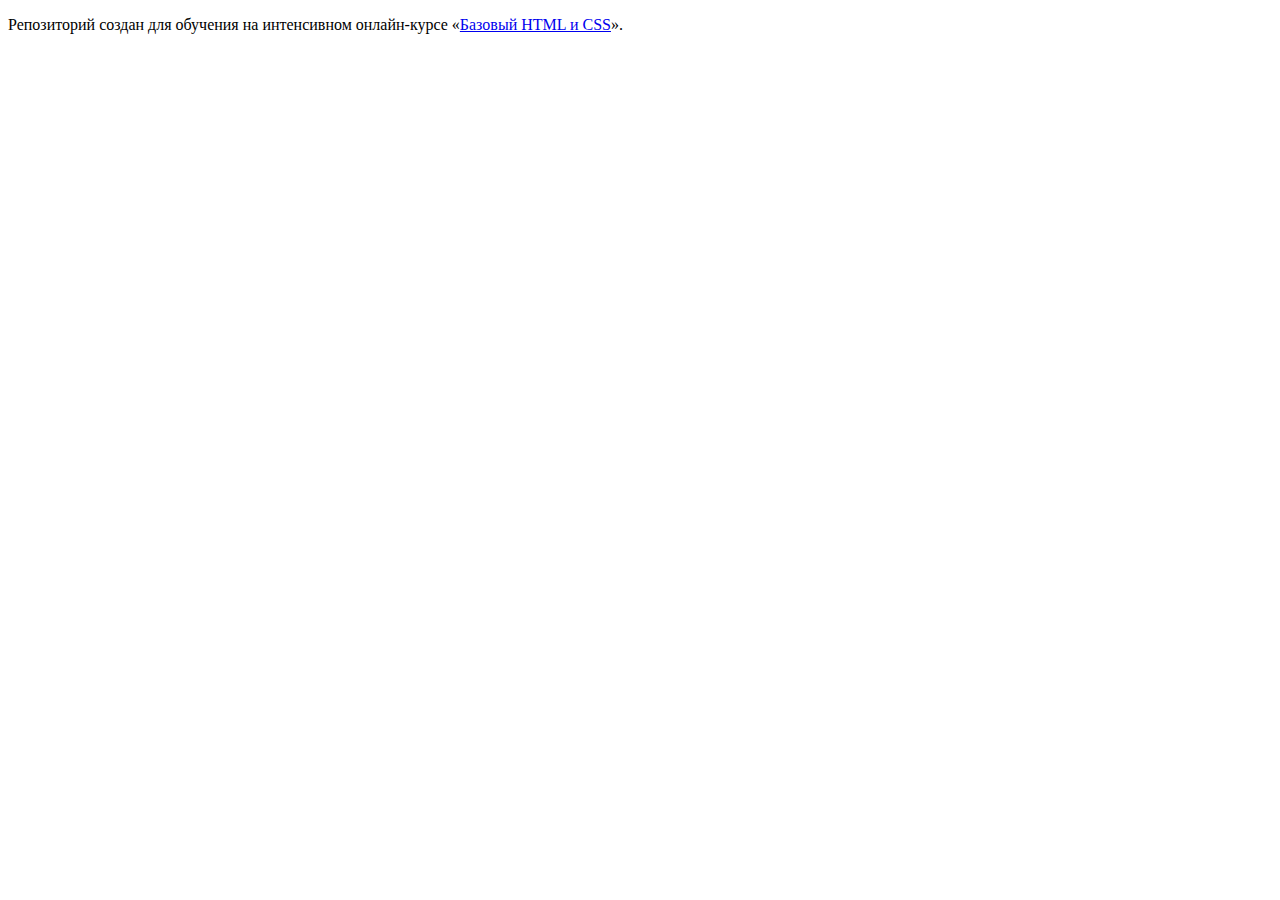
==== index.html @ ee267b47 ":hatching_chick:" ====
<!DOCTYPE html>
<html lang="ru">
  <head>
    <meta charset="utf-8">
    <title>HTML Academy: Нёрдс</title>
  </head>
  <body>

    <p>Репозиторий создан для обучения на интенсивном онлайн‑курсе «<a href="https://htmlacademy.ru/intensive/htmlcss">Базовый HTML и CSS</a>».</p>

  </body>
</html>
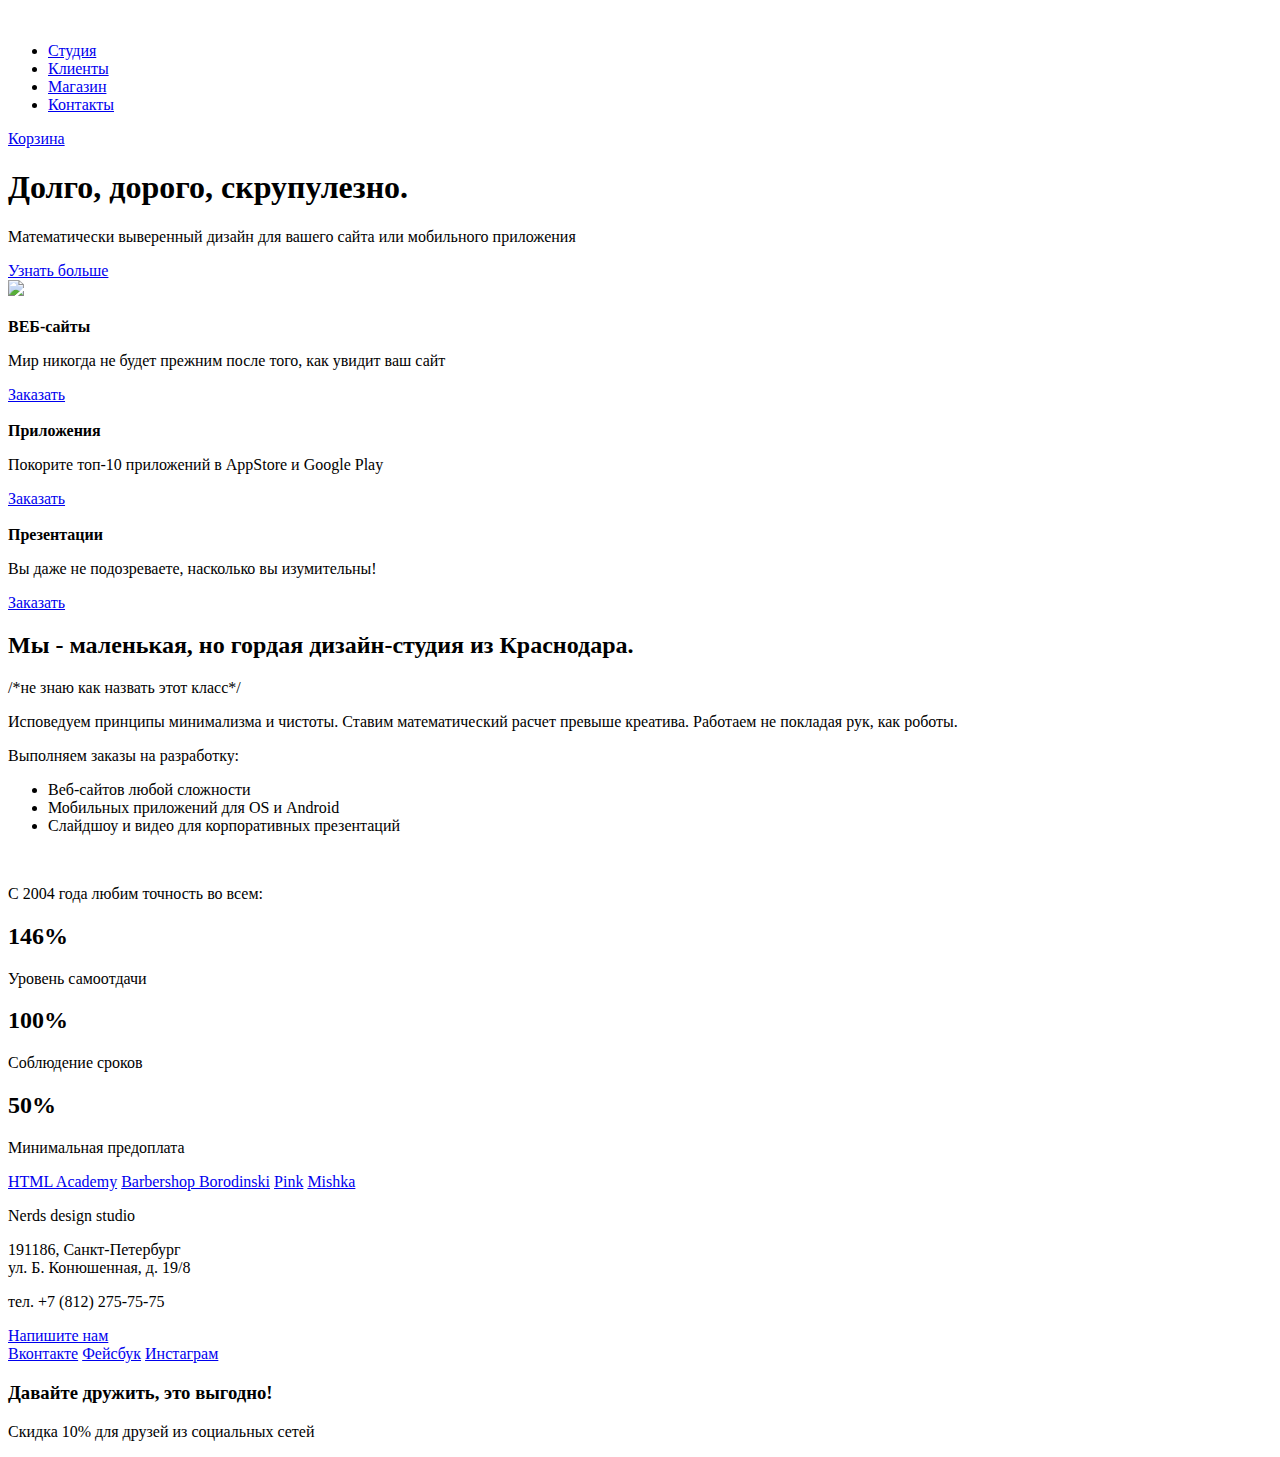
==== commit 4cc5b6a8: "correction_1" ====
--- a/index.html
+++ b/index.html
@@ -1,12 +1,147 @@
 <!DOCTYPE html>
 <html lang="ru">
-  <head>
-    <meta charset="utf-8">
-    <title>HTML Academy: Нёрдс</title>
-  </head>
-  <body>
-
-    <p>Репозиторий создан для обучения на интенсивном онлайн‑курсе «<a href="https://htmlacademy.ru/intensive/htmlcss">Базовый HTML и CSS</a>».</p>
-
-  </body>
-</html>
+	<head>
+		<meta charset="utf-8">
+		<title>Nerd'S</title>
+	</head>
+	<body>
+		<header class="main-header">
+			<div class="container">
+ 				<div class="main-logo">
+					<img crs="http://placehold.it/150x100">
+				</div>
+				<nav class="main-navigation">
+					<ul class="main-list">
+						<li class="main-studio">
+							<a class="studio" href="#">Студия</a>
+						</li>
+						<li class="main-clients">
+							<a class="clients" href="#">Клиенты</a>
+						</li>
+						<li class="main-shops">
+							<a class="shops" href="#">Магазин</a>
+						</li>
+						<li class="main-contacts">
+							<a class="contacts" href="#">Контакты</a>
+						</li>
+					</ul>
+				</nav>
+				<div class="main-basket">
+					<a class="basket" href="#">Корзина</a>
+				</div>
+			</div>
+		</header>
+		<main class="container">
+			<div class="news">
+				<div class="description-news">
+					<h1>Долго, дорого, скрупулезно.</h1>
+					<p>Математически выверенный дизайн для вашего сайта или мобильного приложения</p>
+					<a href="#">Узнать больше</a>
+				</div>
+			</div>
+			<div class="image-news">
+				<img src="http://placehold.it/150x100">
+			</div>
+			<section class="services">
+				<div class="services-item">
+					<div class="services-image">
+						<img scr="http://placehold.it/150x100">
+					</div>
+					<div class="services-description">
+						<b class="services-name">ВЕБ-сайты</b>
+						<p>Мир никогда не будет прежним после того, как увидит ваш сайт</p>
+						<a name="order" href="#">Заказать</a>
+					</div>
+				</div>
+				<div class="services-item">
+					<div class="services-image">
+						<img scr="http://placehold.it/150x100">
+					</div>
+					<div class="services-description">
+						<b class="services-name">Приложения</b>
+						<p>Покорите топ-10 приложений в AppStore и Google Play</p>
+						<a name="order" href="#">Заказать</a>
+					</div>
+				</div>
+				<div class="services-item">
+					<div class="services-image">
+						<img scr="http://placehold.it/150x100">
+					</div>
+					<div class="services-description">
+						<b class="services-name">Презентации</b>
+						<p>Вы даже не подозреваете, насколько вы изумительны!</p>
+						<a name="order" href="#">Заказать</a>
+					</div>
+				</div>	
+			</section>
+			<div class="about-us">
+				<div class="who-are-we">
+					<h2>Мы - маленькая, но гордая дизайн-студия из Краснодара.</h2>
+					<div class=""> /*не знаю как назвать этот класс*/
+						<div class="principles">
+							<p>Исповедуем принципы минимализма и чистоты. Ставим математический расчет превыше креатива. Работаем не покладая рук, как роботы.</p>
+						</div>
+						<div class="">
+							<p>Выполняем заказы на разработку:</p>
+							<ul>
+								<li class="web-site">Beб-сайтов любой сложности
+								</li>
+								<li class="mobile-app">Мобильных приложений для OS и Android
+								</li>
+								<li class="slides">Слайдшоу и видео для корпоративных презентаций
+								</li>
+							</ul>
+						</div>
+					</div>
+				</div>
+				<div class="interest">
+					<div class="logo">
+						<img src="">
+					</div>
+					<div class="accuracy">
+						<p>С 2004 года любим точность во всем:</p>
+						<div class="percent146">
+							<h2>146%</h2>
+							<p>Уровень самоотдачи</p>
+						</div>
+						<div class="percent100">
+							<h2>100%</h2>
+							<p>Соблюдение сроков</p>
+						</div>
+						<div class="percent50">
+							<h2>50%</h2>
+							<p>Минимальная предоплата</p>
+						</div>
+					</div>
+				</div>
+			</div>
+			<div class="partners">
+				<a class="btn" href="https://htmlacademy.ru">HTML Academy</a>
+				<a class="btn" href="#">Barbershop Borodinski</a>
+				<a class="btn" href="#">Pink</a>
+				<a class="btn" href="#">Mishka</a>
+			</div>
+		</main>
+		<footer class="main-footer">
+			<div class="footer-map">
+				<div class="map-contact">
+					<p class="name">Nerds design studio</p>
+					<p class="address">
+					191186, Санкт-Петербург<br>
+					ул. Б. Конюшенная, д. 19/8</p>
+					<p clas="nomber">тел. +7 (812) 275-75-75</p>
+					<a class="write" href="#">Напишите нам</a>
+				</div>
+			</div>
+			<section class="footer-social">
+          		<a class="social-btn social-btn-vk" href="#">Вконтакте</a>
+          		<a class="social-btn social-btn-fb" href="#">Фейсбук</a>
+          		<a class="social-btn social-btn-inst" href="#">Инстаграм</a>
+        	</section>
+        	<section class="footer-benefit">
+        		<h3>Давайте дружить, это выгодно!</h3>
+        		<p>Скидка 10% для друзей из социальных сетей</p>
+        	</section>
+		</footer>
+	</body>
+</html>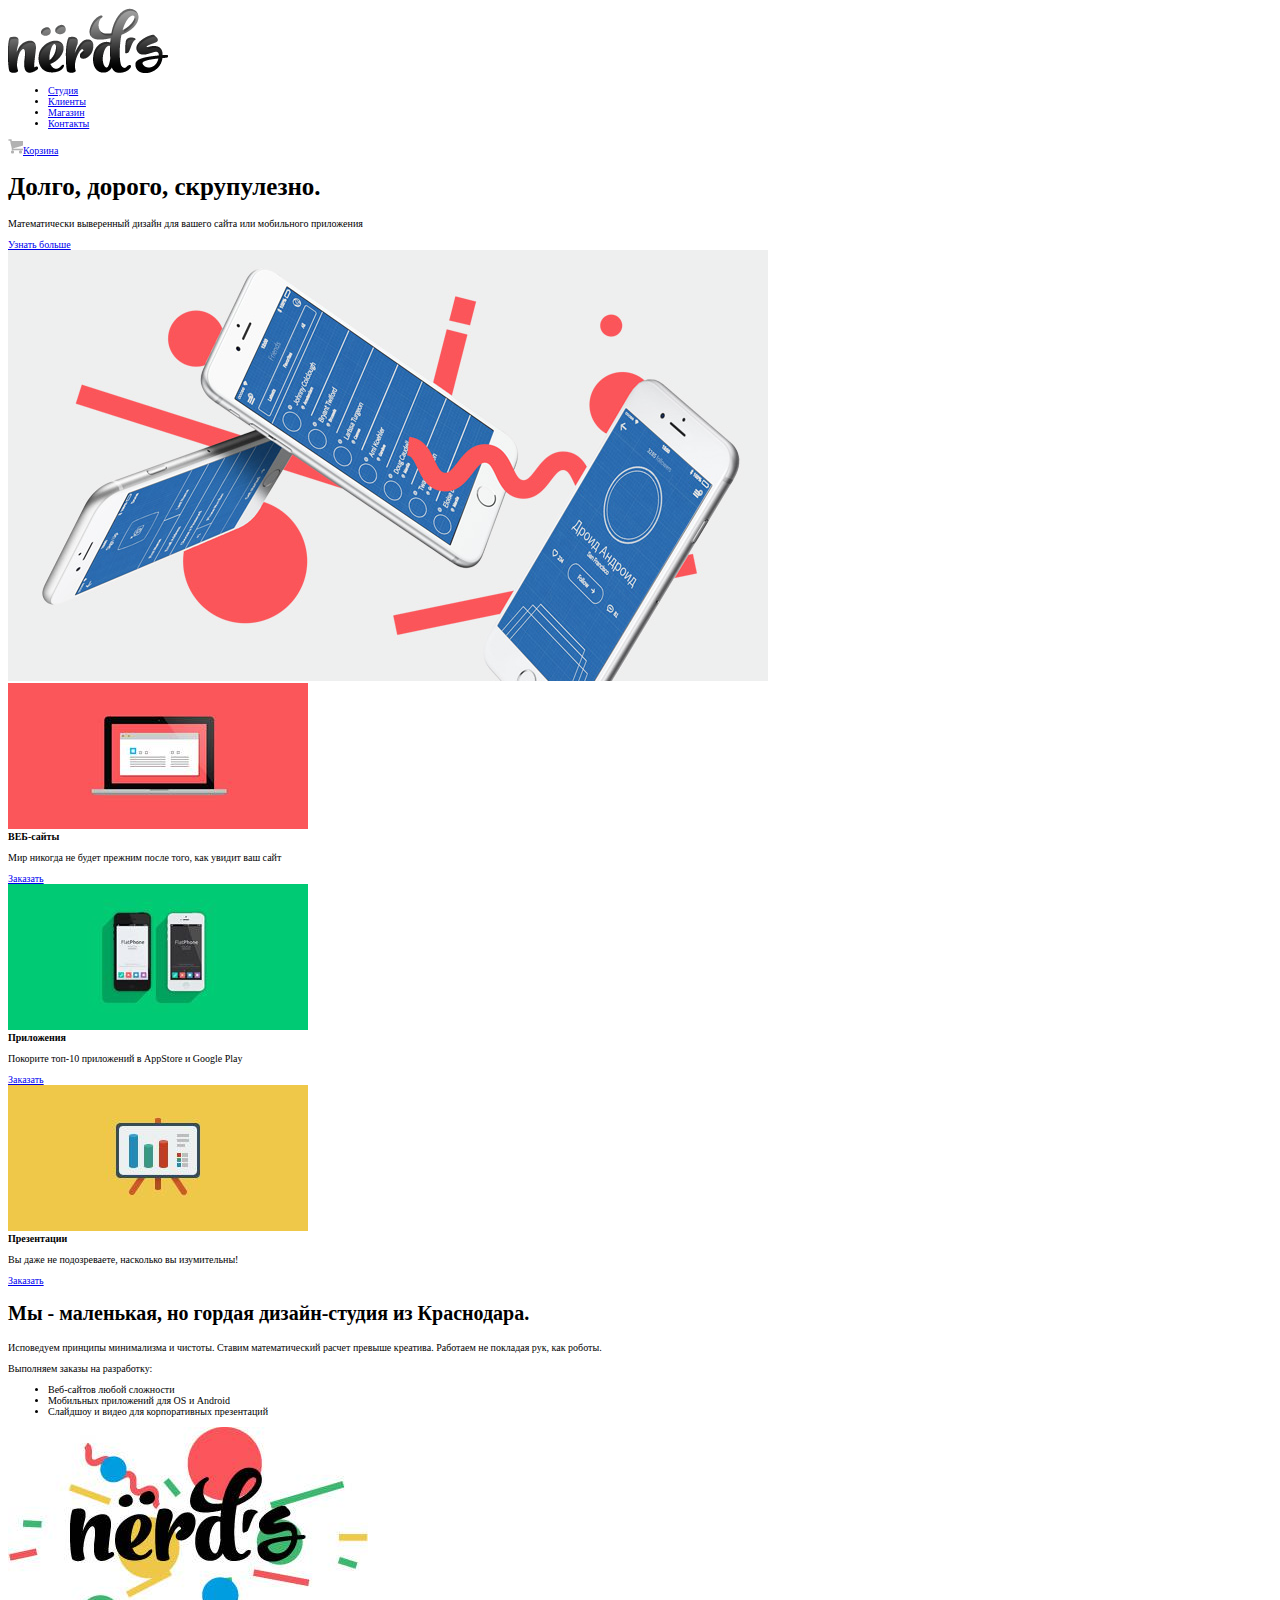
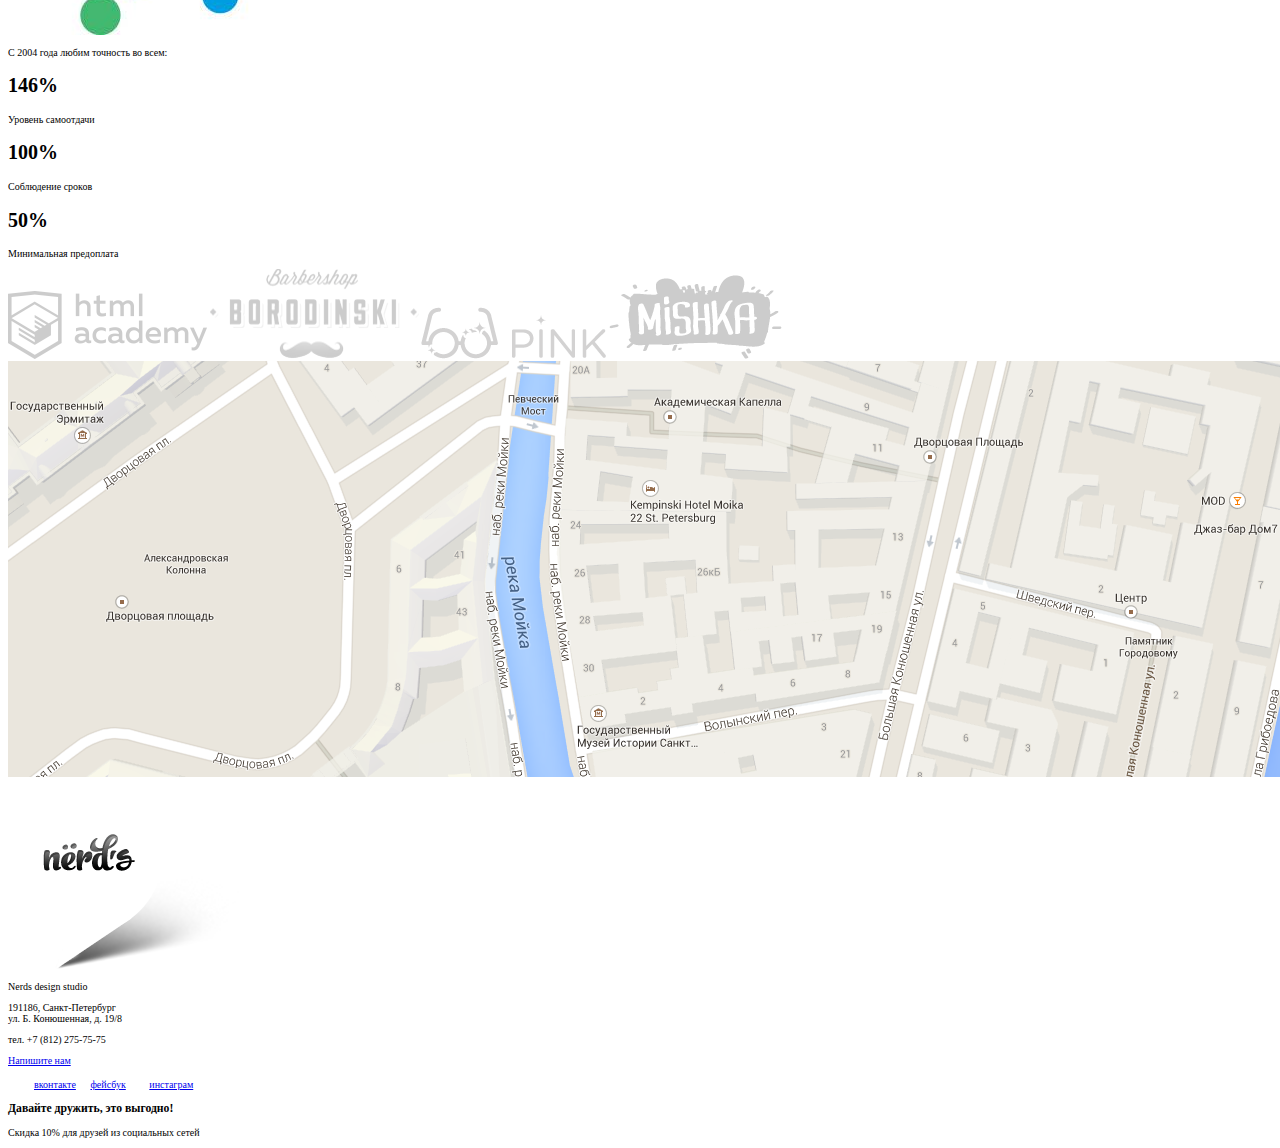
==== commit 798567c7: "img and css" ====
--- a/index.html
+++ b/index.html
@@ -3,12 +3,13 @@
 	<head>
 		<meta charset="utf-8">
 		<title>Nerd'S</title>
+		<link href="css/style.css" rel="stylesheet">
 	</head>
 	<body>
 		<header class="main-header">
 			<div class="container">
  				<div class="main-logo">
-					<img crs="http://placehold.it/150x100">
+					<img src="img/nerds-logo.png" width="160" height="65">
 				</div>
 				<nav class="main-navigation">
 					<ul class="main-list">
@@ -27,7 +28,7 @@
 					</ul>
 				</nav>
 				<div class="main-basket">
-					<a class="basket" href="#">Корзина</a>
+					<a class="basket" href="#"><img src="img/cart-icon.png" width="15" height="15">Корзина</a>
 				</div>
 			</div>
 		</header>
@@ -40,12 +41,12 @@
 				</div>
 			</div>
 			<div class="image-news">
-				<img src="http://placehold.it/150x100">
+				<img src="img/slider-1.png" width="760" height="431">
 			</div>
 			<section class="services">
 				<div class="services-item">
 					<div class="services-image">
-						<img scr="http://placehold.it/150x100">
+						<img src="img/illustration-1.jpg" width="300" height="146">
 					</div>
 					<div class="services-description">
 						<b class="services-name">ВЕБ-сайты</b>
@@ -55,7 +56,7 @@
 				</div>
 				<div class="services-item">
 					<div class="services-image">
-						<img scr="http://placehold.it/150x100">
+						<img src="img/illustration-2.jpg" width="300" height="146">
 					</div>
 					<div class="services-description">
 						<b class="services-name">Приложения</b>
@@ -65,7 +66,7 @@
 				</div>
 				<div class="services-item">
 					<div class="services-image">
-						<img scr="http://placehold.it/150x100">
+						<img src="img/illustration-3.jpg" width="300" height="146">
 					</div>
 					<div class="services-description">
 						<b class="services-name">Презентации</b>
@@ -77,11 +78,11 @@
 			<div class="about-us">
 				<div class="who-are-we">
 					<h2>Мы - маленькая, но гордая дизайн-студия из Краснодара.</h2>
-					<div class=""> /*не знаю как назвать этот класс*/
-						<div class="principles">
+					<div class="principles"> 
+						<div class="principles-item">
 							<p>Исповедуем принципы минимализма и чистоты. Ставим математический расчет превыше креатива. Работаем не покладая рук, как роботы.</p>
 						</div>
-						<div class="">
+						<div class="design">
 							<p>Выполняем заказы на разработку:</p>
 							<ul>
 								<li class="web-site">Beб-сайтов любой сложности
@@ -96,7 +97,7 @@
 				</div>
 				<div class="interest">
 					<div class="logo">
-						<img src="">
+						<img src="img/nerds-illustration.jpg" width="360" height="208">
 					</div>
 					<div class="accuracy">
 						<p>С 2004 года любим точность во всем:</p>
@@ -116,27 +117,33 @@
 				</div>
 			</div>
 			<div class="partners">
-				<a class="btn" href="https://htmlacademy.ru">HTML Academy</a>
-				<a class="btn" href="#">Barbershop Borodinski</a>
-				<a class="btn" href="#">Pink</a>
-				<a class="btn" href="#">Mishka</a>
+				<a class="btn" href="https://htmlacademy.ru"><img src="img/logo-1.png" width="199" height="68"></a>
+				<a class="btn" href="#"><img src="img/logo-2.png" width="209" height="90"></a>
+				<a class="btn" href="#"><img src="img/logo-3.png" width="185" height="52"></a>
+				<a class="btn" href="#"><img src="img/logo-4.png" width="173" height="84"></a>
 			</div>
 		</main>
 		<footer class="main-footer">
 			<div class="footer-map">
+				<div="map">
+					<img src="img/map.png" width="1440" height="416">
+				</div>
+				<div class="checkbox">
+					<img src="img/map-marker.png" width="231" height="190">
+				</div>
 				<div class="map-contact">
 					<p class="name">Nerds design studio</p>
 					<p class="address">
 					191186, Санкт-Петербург<br>
 					ул. Б. Конюшенная, д. 19/8</p>
-					<p clas="nomber">тел. +7 (812) 275-75-75</p>
+					<p clas="number">тел. +7 (812) 275-75-75</p>
 					<a class="write" href="#">Напишите нам</a>
 				</div>
 			</div>
 			<section class="footer-social">
-          		<a class="social-btn social-btn-vk" href="#">Вконтакте</a>
-          		<a class="social-btn social-btn-fb" href="#">Фейсбук</a>
-          		<a class="social-btn social-btn-inst" href="#">Инстаграм</a>
+          		<a class="social-btn social-btn-vk" href="#"><img src="img/vk-icon.png" width="26" height="15">вконтакте</a>
+          		<a class="social-btn social-btn-fb" href="#"><img src="img/fb-icon.png" width="12" height="22">фейсбук</a>
+          		<a class="social-btn social-btn-inst" href="#"><img src="img/insta-icon.png" width="21" height="21">инстаграм</a>
         	</section>
         	<section class="footer-benefit">
         		<h3>Давайте дружить, это выгодно!</h3>
--- a/css/style.css
+++ b/css/style.css
@@ -0,0 +1,17 @@
+body {
+	font-size: 10px;
+	line-height: normal;
+	color: black;
+	font-weight: normal;
+	font-family: "Roboto";
+}
+
+h1 {
+	font-size: 25px;
+	font-weight: bold;
+}
+
+h2 {
+	font-size: 20px;
+	font-weight: bold;
+}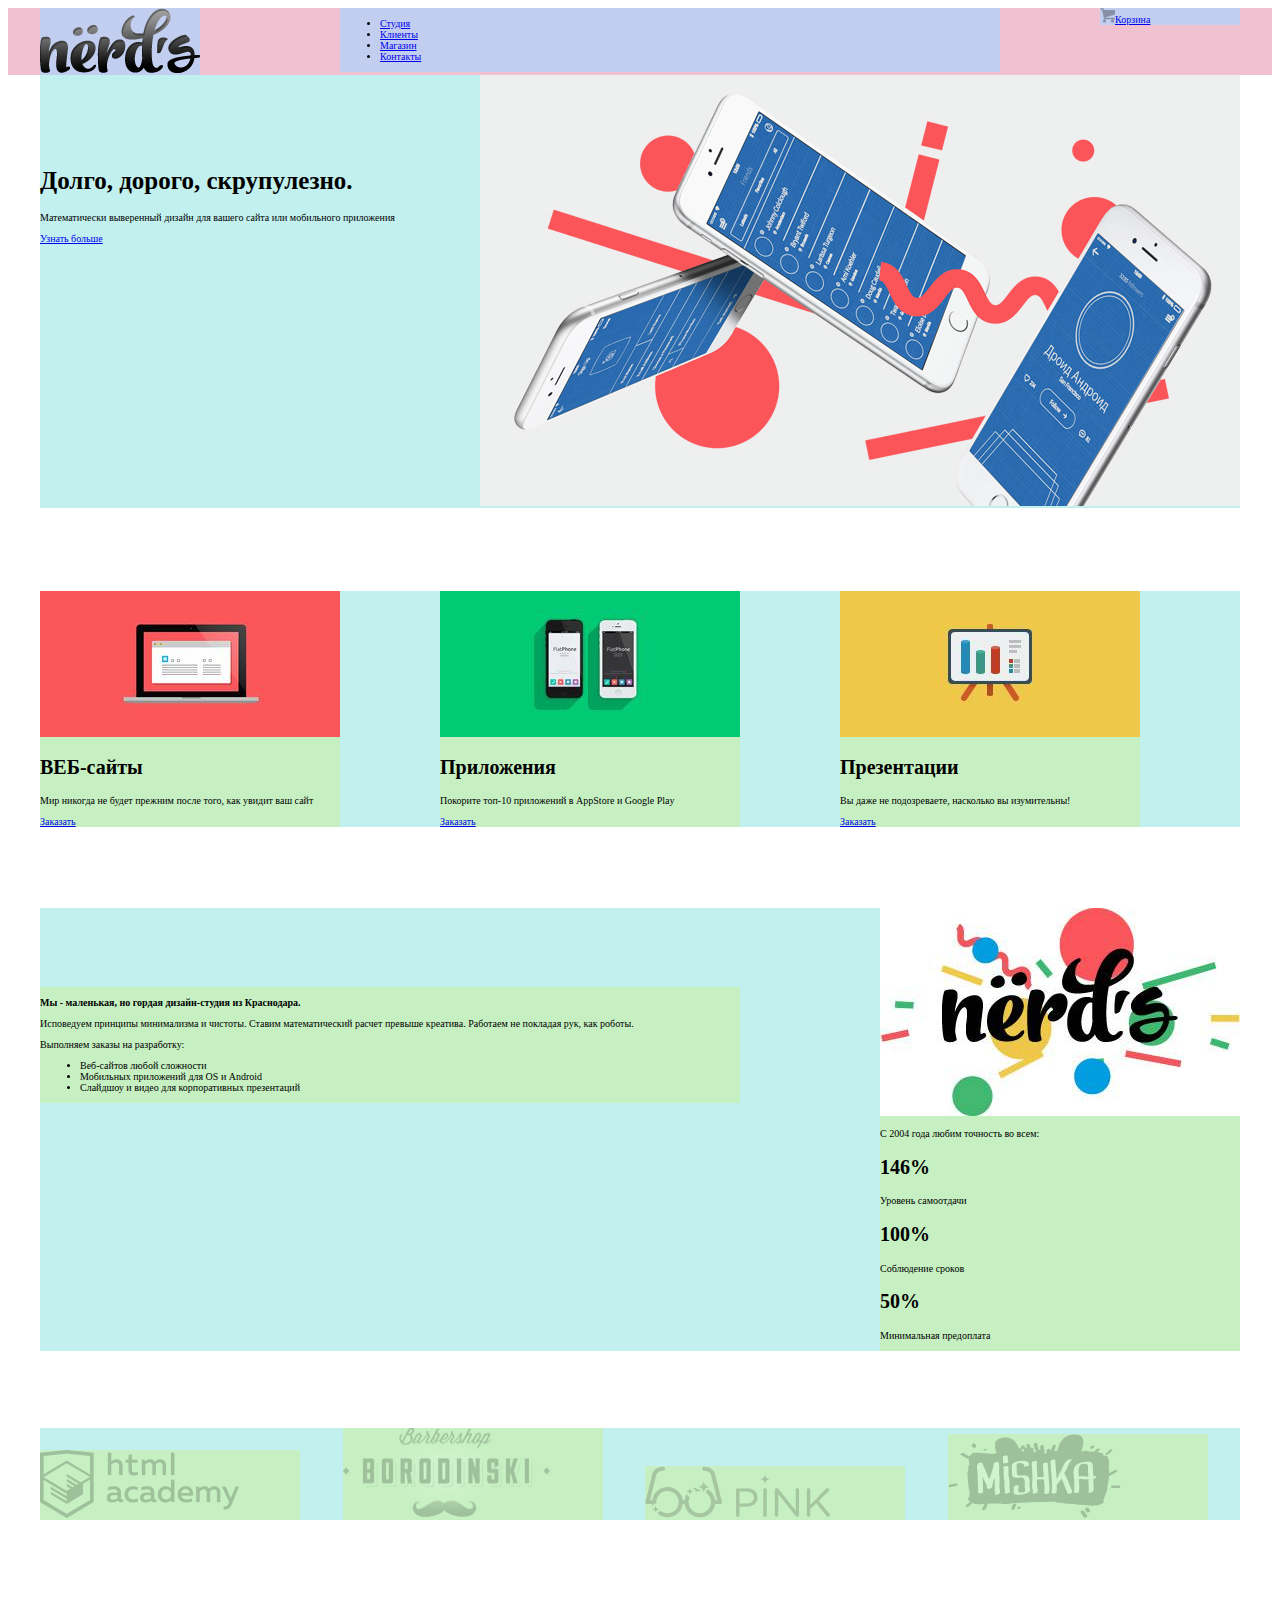
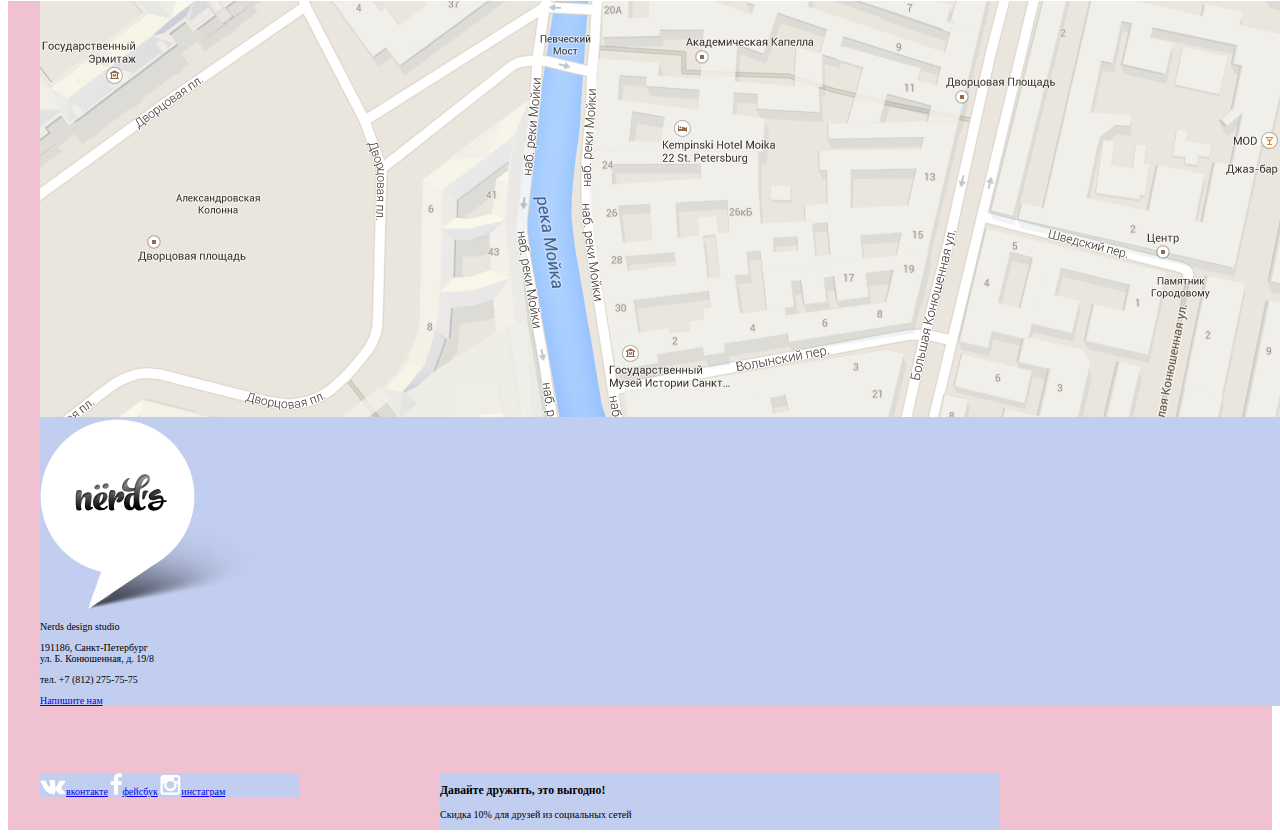
==== commit 3a3632db: "lesson_4" ====
--- a/index.html
+++ b/index.html
@@ -6,7 +6,7 @@
 		<link href="css/style.css" rel="stylesheet">
 	</head>
 	<body>
-		<header class="main-header">
+		<header class="main-header clearfix">
 			<div class="container">
  				<div class="main-logo">
 					<img src="img/nerds-logo.png" width="160" height="65">
@@ -32,24 +32,24 @@
 				</div>
 			</div>
 		</header>
-		<main class="container">
-			<div class="news">
+		<main class="container clearfix">
+			<div class="news clearfix">
 				<div class="description-news">
 					<h1>Долго, дорого, скрупулезно.</h1>
 					<p>Математически выверенный дизайн для вашего сайта или мобильного приложения</p>
 					<a href="#">Узнать больше</a>
 				</div>
+				<div class="image-news">
+					<img src="img/slider-1.png" width="760" height="431">
+				</div>
 			</div>
-			<div class="image-news">
-				<img src="img/slider-1.png" width="760" height="431">
-			</div>
-			<section class="services">
+			<section class="services clearfix">
 				<div class="services-item">
 					<div class="services-image">
 						<img src="img/illustration-1.jpg" width="300" height="146">
 					</div>
 					<div class="services-description">
-						<b class="services-name">ВЕБ-сайты</b>
+						<h2 class="services-name">ВЕБ-сайты</h2>
 						<p>Мир никогда не будет прежним после того, как увидит ваш сайт</p>
 						<a name="order" href="#">Заказать</a>
 					</div>
@@ -59,7 +59,7 @@
 						<img src="img/illustration-2.jpg" width="300" height="146">
 					</div>
 					<div class="services-description">
-						<b class="services-name">Приложения</b>
+						<h2 class="services-name">Приложения</h2>
 						<p>Покорите топ-10 приложений в AppStore и Google Play</p>
 						<a name="order" href="#">Заказать</a>
 					</div>
@@ -69,15 +69,15 @@
 						<img src="img/illustration-3.jpg" width="300" height="146">
 					</div>
 					<div class="services-description">
-						<b class="services-name">Презентации</b>
+						<h2 class="services-name">Презентации</h2>
 						<p>Вы даже не подозреваете, насколько вы изумительны!</p>
 						<a name="order" href="#">Заказать</a>
 					</div>
 				</div>	
 			</section>
-			<div class="about-us">
+			<div class="about-us clearfix">
 				<div class="who-are-we">
-					<h2>Мы - маленькая, но гордая дизайн-студия из Краснодара.</h2>
+					<p><b>Мы - маленькая, но гордая дизайн-студия из Краснодара.</b></p>
 					<div class="principles"> 
 						<div class="principles-item">
 							<p>Исповедуем принципы минимализма и чистоты. Ставим математический расчет превыше креатива. Работаем не покладая рук, как роботы.</p>
@@ -101,15 +101,15 @@
 					</div>
 					<div class="accuracy">
 						<p>С 2004 года любим точность во всем:</p>
-						<div class="percent146">
+						<div class="percent">
 							<h2>146%</h2>
 							<p>Уровень самоотдачи</p>
 						</div>
-						<div class="percent100">
+						<div class="percent">
 							<h2>100%</h2>
 							<p>Соблюдение сроков</p>
 						</div>
-						<div class="percent50">
+						<div class="percent">
 							<h2>50%</h2>
 							<p>Минимальная предоплата</p>
 						</div>
@@ -124,31 +124,33 @@
 			</div>
 		</main>
 		<footer class="main-footer">
-			<div class="footer-map">
-				<div="map">
-					<img src="img/map.png" width="1440" height="416">
+			<div class="container clearfix">
+				<div class="footer-map">
+					<div class="map">
+						<img src="img/map.png" width="1440" height="416">
+					</div>
+					<div class="checkbox">
+						<img src="img/map-marker.png" width="231" height="190">
+					</div>
+					<div class="map-contact">
+						<p class="name">Nerds design studio</p>
+						<p class="address">
+						191186, Санкт-Петербург<br>
+						ул. Б. Конюшенная, д. 19/8</p>
+						<p clas="number">тел. +7 (812) 275-75-75</p>
+						<a class="write" href="#">Напишите нам</a>
+					</div>
 				</div>
-				<div class="checkbox">
-					<img src="img/map-marker.png" width="231" height="190">
-				</div>
-				<div class="map-contact">
-					<p class="name">Nerds design studio</p>
-					<p class="address">
-					191186, Санкт-Петербург<br>
-					ул. Б. Конюшенная, д. 19/8</p>
-					<p clas="number">тел. +7 (812) 275-75-75</p>
-					<a class="write" href="#">Напишите нам</a>
-				</div>
-			</div>
-			<section class="footer-social">
-          		<a class="social-btn social-btn-vk" href="#"><img src="img/vk-icon.png" width="26" height="15">вконтакте</a>
-          		<a class="social-btn social-btn-fb" href="#"><img src="img/fb-icon.png" width="12" height="22">фейсбук</a>
-          		<a class="social-btn social-btn-inst" href="#"><img src="img/insta-icon.png" width="21" height="21">инстаграм</a>
-        	</section>
-        	<section class="footer-benefit">
-        		<h3>Давайте дружить, это выгодно!</h3>
-        		<p>Скидка 10% для друзей из социальных сетей</p>
-        	</section>
+				<section class="footer-social">
+          			<a class="social-btn social-btn-vk" href="#"><img src="img/vk-icon.png" width="26" height="15">вконтакте</a>
+          			<a class="social-btn social-btn-fb" href="#"><img src="img/fb-icon.png" width="12" height="22">фейсбук</a>
+          			<a class="social-btn social-btn-inst" href="#"><img src="img/insta-icon.png" width="21" height="21">инстаграм</a>
+        		</section>
+        		<section class="footer-benefit">
+        			<h3>Давайте дружить, это выгодно!</h3>
+        			<p>Скидка 10% для друзей из социальных сетей</p>
+        		</section>
+        	</div>
 		</footer>
 	</body>
 </html>--- a/css/style.css
+++ b/css/style.css
@@ -14,4 +14,189 @@
 h2 {
 	font-size: 20px;
 	font-weight: bold;
-}+}
+
+/*общие свойства*/
+
+.clearfix::after {
+  	content: "";
+  	display: table;
+  	clear: both;
+}
+
+.container {
+  	width: 1200px;
+  	margin: 0 auto;
+  	padding: 0 20px;
+}
+
+.main-header {
+	background-color: #f0c2d1;
+}
+
+.main-logo {
+	float: left;
+ 	width: 160px;
+	margin-right: 140px;
+	background-color: #c2cef0;
+}
+
+.main-navigation {
+  	float: left;
+  	width: 660px;
+  	background-color: #c2cef0;
+}
+
+.main-basket {
+  	float: right;
+  	width: 140px;
+  	background-color: #c2cef0;
+}
+
+/*index.html*/
+
+.news {
+	margin-bottom: 83px;
+  	background-color: #c2f0ee;
+}
+
+.description-news {
+	float: left;
+ 	width: 400px;
+ 	margin-top: 75px;
+}
+
+.image-news {
+	float: right;
+	width: 760px;
+	min-height: 431px;
+}
+
+.services {
+  	margin-bottom: 81px;
+	background-color: #c2f0ee;
+}
+
+.services-item {
+ 	float: left;
+	width: 300px;
+	min-height: 147px;
+	margin-right: 100px;
+	background-color: #c6f0c2;
+}
+
+.services-item:last-child {
+  	margin-right: 0;
+}
+
+.about-us {
+	margin-bottom: 77px;
+	background-color: #c2f0ee;
+}
+
+.who-are-we {
+	float: left;
+	width: 700px;
+	margin-top: 79px;
+	background-color: #c6f0c2;
+}
+
+.interest {
+	float: right;
+	width: 360px;
+	min-height: 208px;
+	background-color: #c6f0c2;
+}
+
+.partners {
+	margin-bottom: 81px;
+	background-color: #c2f0ee;
+}
+
+.btn {
+	display: inline-block;
+	width: 260px;
+	margin-right: 40px;
+	background-color: #c6f0c2;
+}
+
+.btn:last-child {
+	margin-right: 0px;
+}
+
+/*inner.html*/
+
+.templates {
+	display: block;
+	margin-top: 75px;
+	margin-bottom: 115px;
+	background-color: #c2cef0;
+}
+
+.search {
+	float: left;
+	margin-top: 60px;
+	width: 260px;
+	background-color: #f0c2d1;
+}
+
+.sorting {
+	float: right;
+	width: 760px;
+	margin-top: 60px;
+	background-color: #f0c2d1;
+}
+
+.layout {
+	float: right;
+	width: 760px;
+	background-color: #c2cef0;
+}
+
+.layout-item {
+	float: left;
+	width: 360px;
+	min-height: 616px;
+	margin-right: 40px;
+	margin-bottom: 40px;
+}
+
+.layout-item:nth-child(2),
+.layout-item:nth-child(4),
+.layout-item:nth-child(6) {
+	margin-right: 0;
+}
+
+.pages {
+	float: left;
+	width: 760px;
+	margin-top: 20px;
+	margin-bottom: 60px;
+	background-color: #c6f0c2;
+}
+
+/*общие свойства*/
+
+.main-footer {
+  	background-color: #f0c2d1;
+}
+
+.footer-map {
+	width: 1440px;
+	margin-bottom: 67px;
+	background-color: #c2cef0;
+}
+
+.footer-social {
+  	float: left;
+ 	width: 260px;
+	margin-right: 140px;
+	background-color: #c2cef0;
+}
+
+.footer-benefit {
+	float: left;
+	width: 560px;
+	background-color: #c2cef0;
+}
+
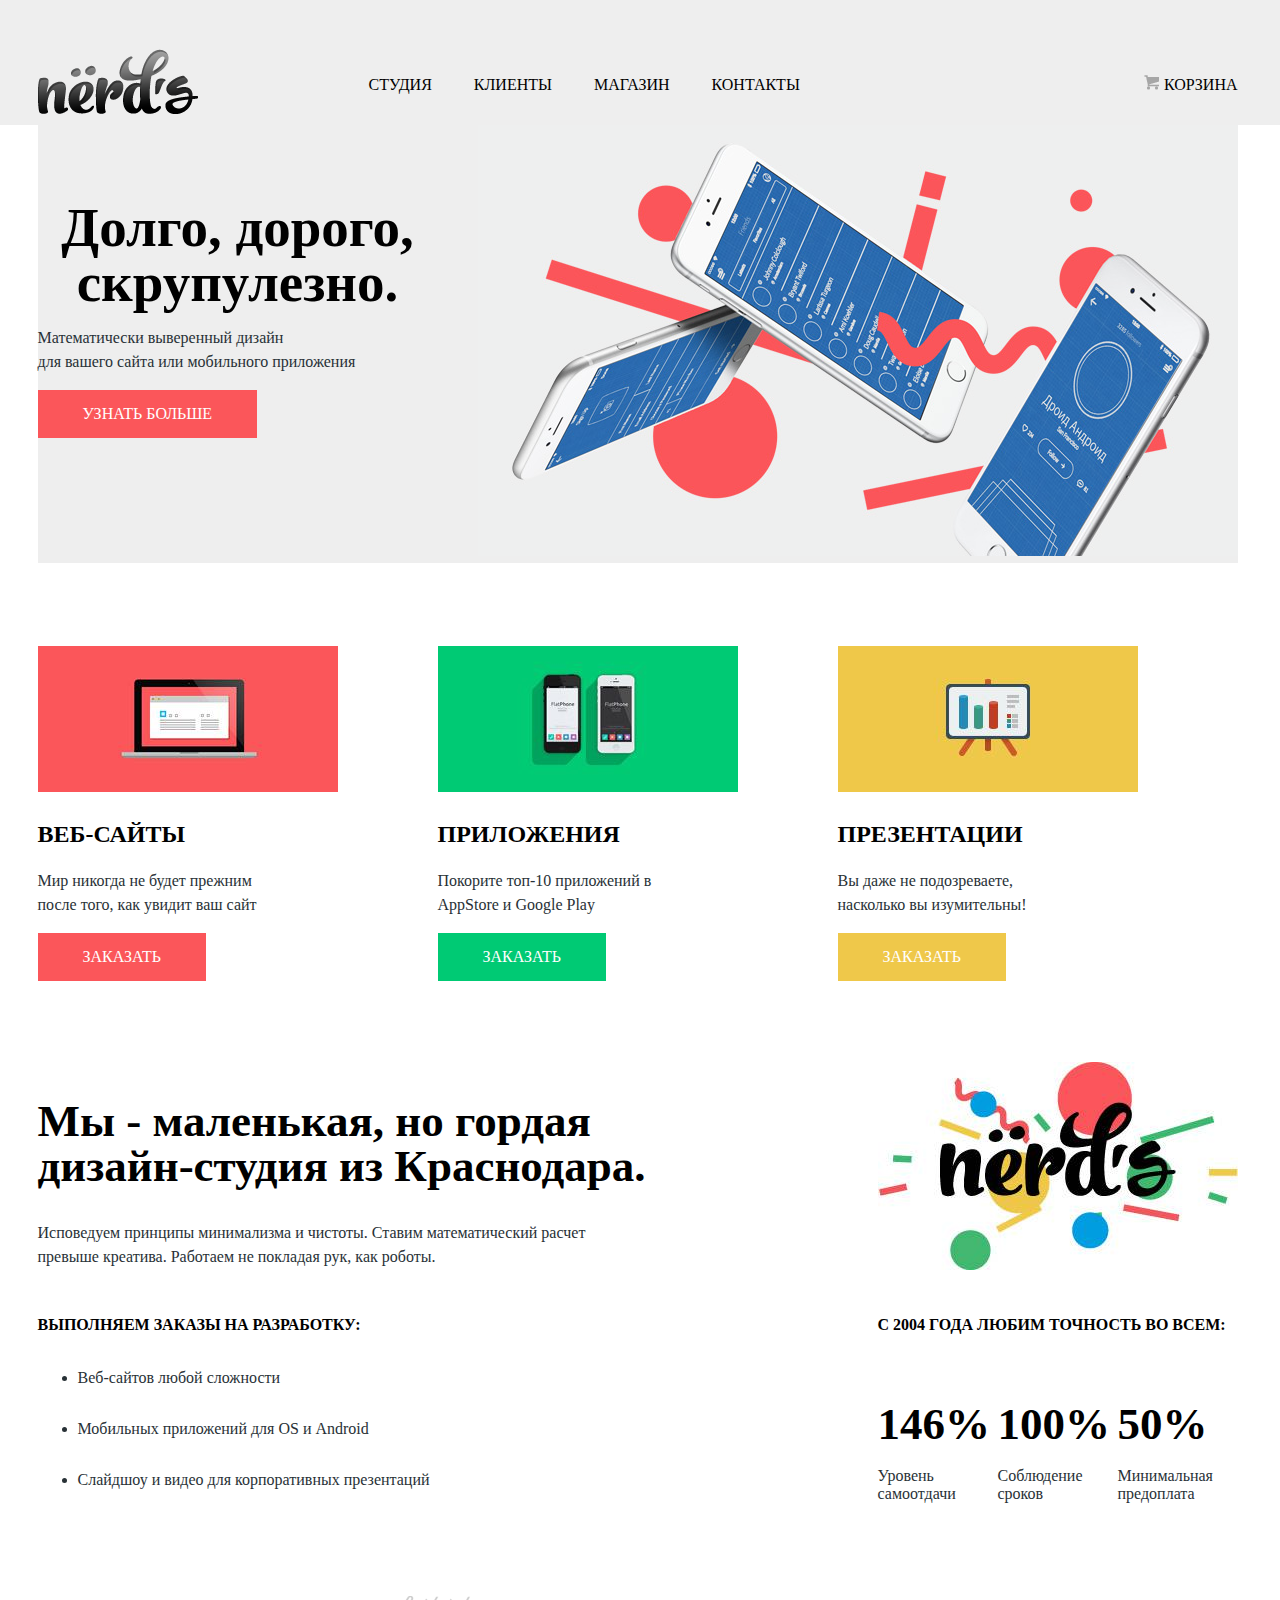
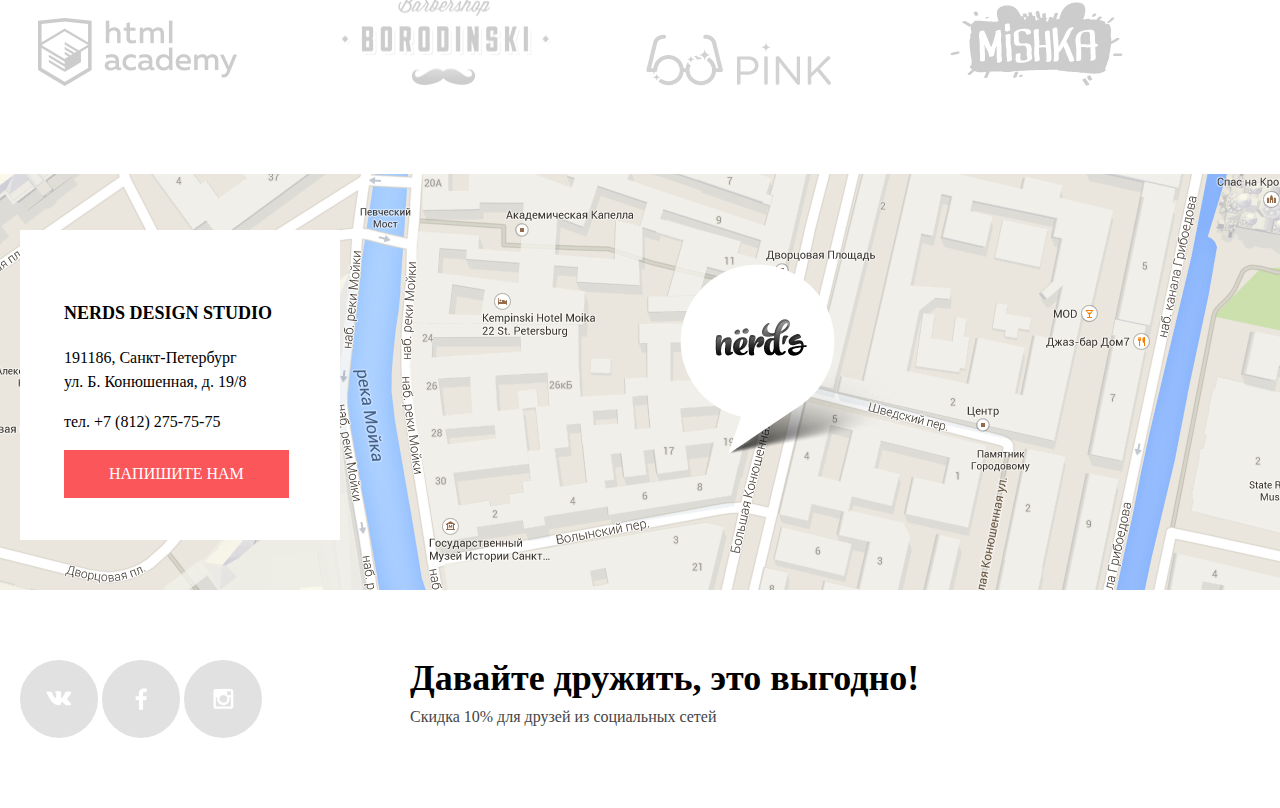
==== commit e94efc0e: "pages 1" ====
--- a/index.html
+++ b/index.html
@@ -3,6 +3,8 @@
 	<head>
 		<meta charset="utf-8">
 		<title>Nerd'S</title>
+		<link href="https://fonts.googleapis.com/css?family=Roboto:400,700&amp;subset=cyrillic" rel="stylesheet">
+		<link rel="stylesheet" href="css/normalize.css">
 		<link href="css/style.css" rel="stylesheet">
 	</head>
 	<body>
@@ -28,7 +30,7 @@
 					</ul>
 				</nav>
 				<div class="main-basket">
-					<a class="basket" href="#"><img src="img/cart-icon.png" width="15" height="15">Корзина</a>
+					<a class="basket" href="#">Корзина</a>
 				</div>
 			</div>
 		</header>
@@ -36,8 +38,8 @@
 			<div class="news clearfix">
 				<div class="description-news">
 					<h1>Долго, дорого, скрупулезно.</h1>
-					<p>Математически выверенный дизайн для вашего сайта или мобильного приложения</p>
-					<a href="#">Узнать больше</a>
+					<p>Математически выверенный дизайн<br> для вашего сайта или мобильного приложения</p>
+					<a class="btn" href="#">Узнать больше</a>
 				</div>
 				<div class="image-news">
 					<img src="img/slider-1.png" width="760" height="431">
@@ -51,7 +53,7 @@
 					<div class="services-description">
 						<h2 class="services-name">ВЕБ-сайты</h2>
 						<p>Мир никогда не будет прежним после того, как увидит ваш сайт</p>
-						<a name="order" href="#">Заказать</a>
+						<a class="btn" href="#">Заказать</a>
 					</div>
 				</div>
 				<div class="services-item">
@@ -61,7 +63,7 @@
 					<div class="services-description">
 						<h2 class="services-name">Приложения</h2>
 						<p>Покорите топ-10 приложений в AppStore и Google Play</p>
-						<a name="order" href="#">Заказать</a>
+						<a class="btn" href="#">Заказать</a>
 					</div>
 				</div>
 				<div class="services-item">
@@ -71,7 +73,7 @@
 					<div class="services-description">
 						<h2 class="services-name">Презентации</h2>
 						<p>Вы даже не подозреваете, насколько вы изумительны!</p>
-						<a name="order" href="#">Заказать</a>
+						<a class="btn" href="#">Заказать</a>
 					</div>
 				</div>	
 			</section>
@@ -99,8 +101,8 @@
 					<div class="logo">
 						<img src="img/nerds-illustration.jpg" width="360" height="208">
 					</div>
-					<div class="accuracy">
-						<p>С 2004 года любим точность во всем:</p>
+					<div class="accuracy clearfix">
+						<p class="accuracy-item">С 2004 года любим точность во всем:</p>
 						<div class="percent">
 							<h2>146%</h2>
 							<p>Уровень самоотдачи</p>
@@ -117,40 +119,35 @@
 				</div>
 			</div>
 			<div class="partners">
-				<a class="btn" href="https://htmlacademy.ru"><img src="img/logo-1.png" width="199" height="68"></a>
-				<a class="btn" href="#"><img src="img/logo-2.png" width="209" height="90"></a>
-				<a class="btn" href="#"><img src="img/logo-3.png" width="185" height="52"></a>
-				<a class="btn" href="#"><img src="img/logo-4.png" width="173" height="84"></a>
+				<a class="partners-item" href="https://htmlacademy.ru"><img src="img/logo-1.png" width="199" height="68"></a>
+				<a class="partners-item" href="#"><img src="img/logo-2.png" width="209" height="90"></a>
+				<a class="partners-item" href="#"><img src="img/logo-3.png" width="185" height="52"></a>
+				<a class="partners-item" href="#"><img src="img/logo-4.png" width="173" height="84"></a>
 			</div>
 		</main>
-		<footer class="main-footer">
-			<div class="container clearfix">
-				<div class="footer-map">
-					<div class="map">
-						<img src="img/map.png" width="1440" height="416">
-					</div>
-					<div class="checkbox">
-						<img src="img/map-marker.png" width="231" height="190">
-					</div>
-					<div class="map-contact">
-						<p class="name">Nerds design studio</p>
-						<p class="address">
-						191186, Санкт-Петербург<br>
-						ул. Б. Конюшенная, д. 19/8</p>
-						<p clas="number">тел. +7 (812) 275-75-75</p>
-						<a class="write" href="#">Напишите нам</a>
-					</div>
+		<footer class="main-footer clearfix">
+			<div class="footer-map">
+				<div class="checkbox">
+					<img src="img/map-marker.png" width="231" height="190">
 				</div>
-				<section class="footer-social">
-          			<a class="social-btn social-btn-vk" href="#"><img src="img/vk-icon.png" width="26" height="15">вконтакте</a>
-          			<a class="social-btn social-btn-fb" href="#"><img src="img/fb-icon.png" width="12" height="22">фейсбук</a>
-          			<a class="social-btn social-btn-inst" href="#"><img src="img/insta-icon.png" width="21" height="21">инстаграм</a>
-        		</section>
-        		<section class="footer-benefit">
-        			<h3>Давайте дружить, это выгодно!</h3>
-        			<p>Скидка 10% для друзей из социальных сетей</p>
-        		</section>
-        	</div>
+				<div class="map-contact">
+					<p class="name">Nerds design studio</p>
+					<p class="address">
+					191186, Санкт-Петербург<br>
+					ул. Б. Конюшенная, д. 19/8</p>
+					<p clas="number">тел. +7 (812) 275-75-75</p>
+					<a class="btn" href="#">Напишите нам</a>
+				</div>
+			</div>
+			<section class="footer-social">
+          		<a class="social-btn social-btn-vk" href="#"></a>
+          		<a class="social-btn social-btn-fb" href="#"></a>
+          		<a class="social-btn social-btn-inst" href="#"></a>
+        	</section>
+        	<section class="footer-benefit">
+        		<h3>Давайте дружить, это выгодно!</h3>
+        		<p>Скидка 10% для друзей из социальных сетей</p>
+        	</section>
 		</footer>
 	</body>
 </html>--- a/css/style.css
+++ b/css/style.css
@@ -1,21 +1,17 @@
 body {
-	font-size: 10px;
-	line-height: normal;
-	color: black;
+	font-size: 16px;
+	line-height: 24px;
 	font-weight: normal;
-	font-family: "Roboto";
+	font-family: "Roboto, Arial, sans-serif";
+	min-width: 1240px;
+	color: #000000;
+	background: #ffffff;
 }
 
 h1 {
-	font-size: 25px;
-	font-weight: bold;
-}
-
-h2 {
-	font-size: 20px;
-	font-weight: bold;
-}
-
+	font-size: 55px;
+	line-height: 55px;
+}
 /*общие свойства*/
 
 .clearfix::after {
@@ -27,37 +23,112 @@
 .container {
   	width: 1200px;
   	margin: 0 auto;
-  	padding: 0 20px;
+  	padding: 0;
+  	padding-left: 20px;
+  	padding-right: 25px;
 }
 
 .main-header {
-	background-color: #f0c2d1;
+	color: #000000;
+	background-color: #eeeeee;
+	font-family: "Poboto Medium";
 }
 
 .main-logo {
 	float: left;
- 	width: 160px;
-	margin-right: 140px;
-	background-color: #c2cef0;
+ 	width: 180px;
+	margin-right: 130px;
+}
+
+.main-logo img {
+	width: 160px;
+	height: 65px;
+	padding-top: 49px;
+	padding-bottom: 4px;
+	opacity: 1;
+}
+
+.main-logo img:hover {
+  opacity: 0.8;
 }
 
 .main-navigation {
   	float: left;
   	width: 660px;
-  	background-color: #c2cef0;
+  	text-transform: uppercase;
+}
+
+.main-navigation ul{
+	margin: 0;
+	padding: 0;
+	list-style: none;
+	font-size: 0;
+}
+
+.main-navigation li {
+	display: inline-block;
+	vertical-align: top;
+	font-size: 16px;
+	line-height: 30px;
+}
+
+.main-navigation a {
+	display: block;
+	padding-top: 75px; 
+	padding-right: 21px;
+	padding-bottom: 17px;
+	padding-left: 21px;
+	font-size: 16px;
+  	line-height: 20px;
+  	color: #000000;
+  	text-decoration: none;
+}
+
+.main-navigation a:hover {
+  	color: #fb565a;
 }
 
 .main-basket {
   	float: right;
-  	width: 140px;
-  	background-color: #c2cef0;
-}
+  	max-width: 160px;
+  	text-transform: uppercase;
+}
+
+.basket {
+	position: relative;
+  	display: inline-block;
+  	padding-top: 75px;
+  	padding-bottom: 17px;
+  	padding-left: 20px;
+  	font-size: 16px;
+  	line-height: 20px;
+  	vertical-align: top;
+  	color: #000000;
+  	text-decoration: none;  	
+}
+
+.basket:hover {
+  	color: #fb565a;
+}
+
+.basket::before {
+  	content: "";
+  	position: absolute;
+  	top: 75px;
+  	left: 0;
+  	width: 15px;
+  	height: 15px;
+  	background: transparent url("../img/cart-icon.png") no-repeat;
+  	opacity: 1;
+}
+
 
 /*index.html*/
 
 .news {
 	margin-bottom: 83px;
-  	background-color: #c2f0ee;
+	color: #000000;
+  	background-color: #eeeeee;
 }
 
 .description-news {
@@ -66,6 +137,9 @@
  	margin-top: 75px;
 }
 
+.description-news p {
+	color: #283136;
+}
 .image-news {
 	float: right;
 	width: 760px;
@@ -74,7 +148,6 @@
 
 .services {
   	margin-bottom: 81px;
-	background-color: #c2f0ee;
 }
 
 .services-item {
@@ -82,55 +155,177 @@
 	width: 300px;
 	min-height: 147px;
 	margin-right: 100px;
-	background-color: #c6f0c2;
 }
 
 .services-item:last-child {
   	margin-right: 0;
 }
 
+.services-description .services-name {
+	font-size: 24px;
+	line-height: 30px;
+	text-transform: uppercase;
+}
+
+.services-description p {
+	color: #283136;
+	padding-right: 56px;
+}
+
 .about-us {
 	margin-bottom: 77px;
-	background-color: #c2f0ee;
+	margin-top: 42px;
 }
 
 .who-are-we {
 	float: left;
 	width: 700px;
-	margin-top: 79px;
-	background-color: #c6f0c2;
+}
+ 
+.who-are-we p b {
+	display: block;
+	font-size: 45px;
+	line-height: 45px;
+	margin-top: 37px;
+	margin-bottom: 32px;
+}
+
+.principles-item p {
+	display: block;
+	color: #283136;
+	padding-right: 115px;
+	margin-bottom: 44px;
+}
+
+.design {
+	display: block;
+}
+
+.design p {
+	text-transform: uppercase;
+	margin-bottom: 29px;
+	font-weight: bold;
+}
+
+.design li {
+	color: #283136;
+	margin-bottom: 27px;
 }
 
 .interest {
 	float: right;
 	width: 360px;
+	margin-top:;
+}
+
+.interest .logo {
+	width: 360px;
 	min-height: 208px;
-	background-color: #c6f0c2;
+}
+
+.accuracy-item {
+	display: block;
+	text-transform: uppercase;
+	margin-top: 36px;
+	margin-bottom: 45px;
+	font-weight: bold;
+}
+
+.percent {
+	float: left;
+	width: 120px;
+}
+
+.percent h2 {
+	font-size: 45px;
+	line-height: 10.06px;
+	font-weight: bold;
+}
+
+.percent p {
+	font-family: "Roboto Regular";
+	font-size: 16px;
+	line-height: 18px;
+	color: #283136;
 }
 
 .partners {
 	margin-bottom: 81px;
-	background-color: #c2f0ee;
+}
+
+.partners-item {
+	display: inline-block;
+	width: 260px;
+	margin-right: 40px;6
+}
+
+.partners-item:last-child {
+	margin-right: 0px;
 }
 
 .btn {
 	display: inline-block;
-	width: 260px;
-	margin-right: 40px;
-	background-color: #c6f0c2;
-}
-
-.btn:last-child {
-	margin-right: 0px;
+  	padding: 15px 45px;
+  	font-weight: normal;
+  	font-size: 16px;
+  	line-height: 18px;
+  	font-family: "Roboto Medium";
+  	vertical-align: top;
+  	text-align: center;
+  	color: #ffffff;
+  	text-transform: uppercase;
+  	text-decoration: none;
+  	background-color: #fb565a;
+  	border: none;
+  	cursor: pointer;
+}
+
+.btn:hover,
+.btn:active {
+  	background-color: #e74246;
+}
+
+.btn.disabled,
+.btn:disabled {
+  	cursor: default;
+  	opacity: 0.5;
+}
+
+/*.btn.disabled:hover,
+.btn:disabled:hover {
+  background-color: #000000;
+}*/
+
+.services-item:nth-child(2) .btn {
+	background-color: #00ca74;
+}
+
+.services-item:nth-child(2) .btn:hover,
+.services-item:nth-child(2) .btn:active {
+  	background-color: #00bc6c;
+}
+
+.services-item:nth-child(3) .btn {
+	background-color: #efc84a;
+}
+
+.services-item:nth-child(3) .btn:hover,
+.services-item:nth-child(3) .btn:active {
+  	background-color: #eab534;
 }
 
 /*inner.html*/
 
 .templates {
-	display: block;
-	margin-top: 75px;
-	margin-bottom: 115px;
-	background-color: #c2cef0;
+	min-height: 236px;
+	color: #000000;
+  	background-color: #eeeeee;
+}
+
+h1 {
+	margin: 0;
+	text-align: center;
+	/*vertical-align: middle;*/
 }
 
 .search {
@@ -178,25 +373,121 @@
 /*общие свойства*/
 
 .main-footer {
-  	background-color: #f0c2d1;
+	width: 1200px;
+	/*margin: 0 auto;
+  	padding: 0 20px;*/
 }
 
 .footer-map {
+	position: relative;
+	left: -140px;
 	width: 1440px;
-	margin-bottom: 67px;
-	background-color: #c2cef0;
+	height: 416px;
+	margin-bottom: 70px;
+	background-size: 100%;
+	background: #eeeeee url("../img/map.png") no-repeat center top;
+}
+
+.checkbox {
+	position: absolute;
+	top: 90px;
+	left: 820px;
+	width: 231px;
+	height: 190px;
+}
+
+.map-contact {
+	position: absolute;
+	top: 56px;
+	left: 140px;
+	width: 276px;
+	height: 310px;
+	padding-left: 44px;
+	color: #000000;
+	background-color: #ffffff;
+}
+
+.map-contact,
+.footer-social {
+	margin-left: 20px;
+}
+
+.map-contact .name {
+	font-size: 18px;
+  	line-height: 30px;
+  	font-weight: bold;
+  	padding-top: 50px;
+	text-transform: uppercase;
+}
+
+.map-contact .adress,
+.map-contact .number {
+	font-size: 16px;
+  	line-height: 18px;
+  	color: #666666;
 }
 
 .footer-social {
   	float: left;
  	width: 260px;
-	margin-right: 140px;
-	background-color: #c2cef0;
+	margin-right: 130px;
+	margin-bottom: 70px;
+}
+
+.social-btn {
+	display: inline-block;
+	width: 78px;
+	height: 78px;
+	border-radius: 39px;
+	margin-right: 0 10px;
+	font-size: 0;
+  	vertical-align: top;
+  	text-decoration: none;
+	background-color: #e1e1e1;
+}
+
+.social-btn:last-child {
+	margin: 0;
+}
+
+.social-btn:hover {
+  	background-color: #e74246;
+}
+
+.social-btn-vk {
+  	background-image: url("../img/vk-icon.png");
+  	background-repeat: no-repeat; 
+  	background-position: center;
+}
+
+.social-btn-fb {
+  	background-image: url("../img/fb-icon.png");
+  	background-repeat: no-repeat; 
+  	background-position: center;
+}
+
+.social-btn-inst {
+  	background-image: url("../img/insta-icon.png");
+  	background-repeat: no-repeat; 
+  	background-position: center;
 }
 
 .footer-benefit {
 	float: left;
-	width: 560px;
-	background-color: #c2cef0;
-}
-
+	width: 560px;	
+}
+
+.footer-benefit h3 {
+	font-size: 36px;
+  	line-height: 36px;
+  	font-weight: bold;
+  	margin: 0;
+}
+
+.footer-benefit p {
+	font-size: 16px;
+  	line-height: 22px;
+  	color: #444444;
+  	margin: 0;
+  	padding-top: 10px;
+}